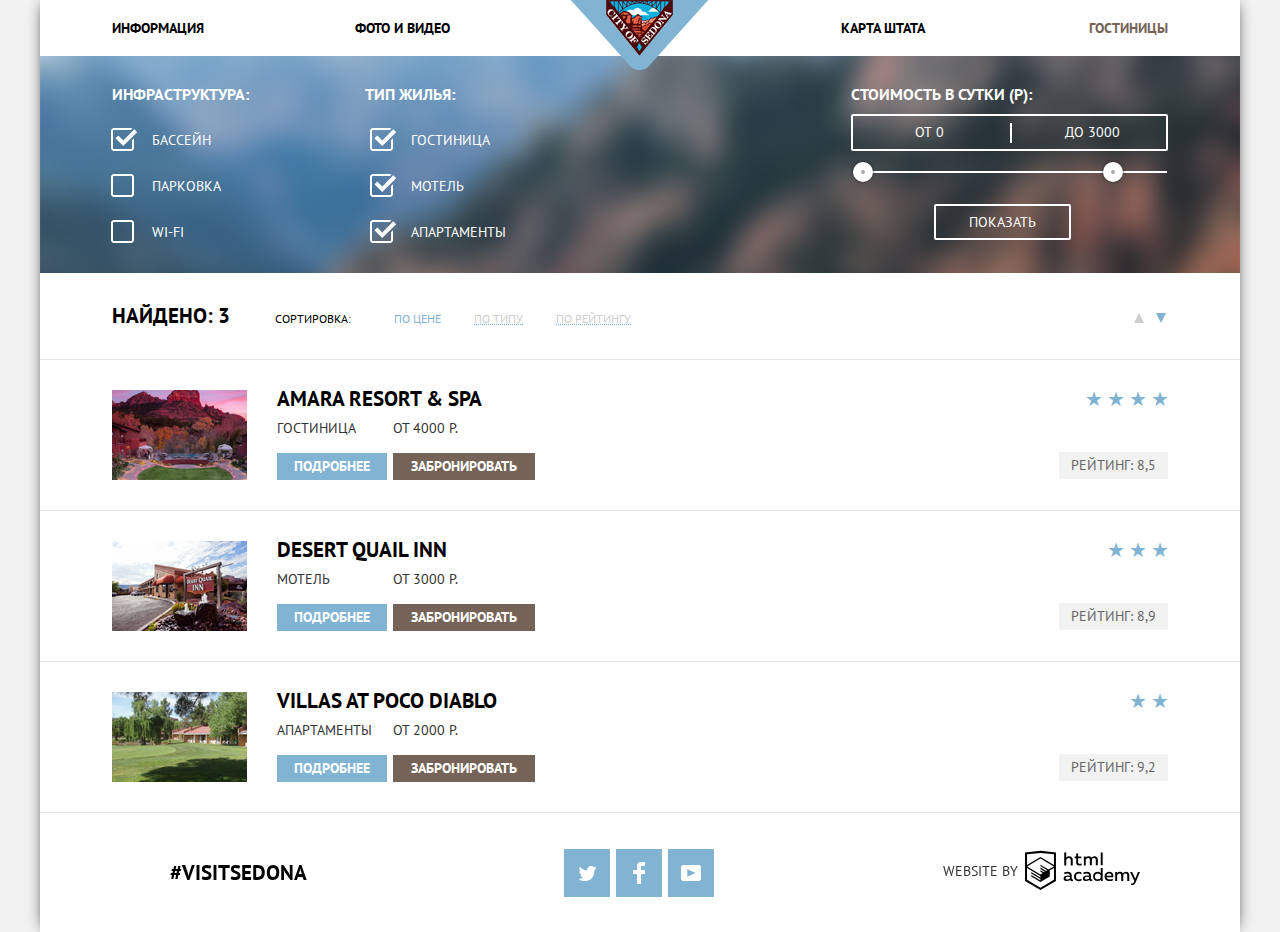
==== hotels.html @ 29990c5c "пиксел перфект вторая страница" ====
<!DOCTYPE html>
<html lang="ru">
<head>
    <meta charset="utf-8">
    <title>HTML Academy: Седона</title>
    <link href="https://fonts.googleapis.com/css?family=PT+Sans:400,700&amp;subset=cyrillic" rel="stylesheet">
    <link href="css/style.css" rel="stylesheet">
</head>
<body>
<div class="container">
    <header class="page-header">
        <div class="logo">
            <a href="index.html">
                <img src="img/main-logo.png" alt="sedona" width="138" height="70">
            </a>
        </div>
        <ul class="menu">
            <li class="menu-item">
                <a href="#">Информация</a>
            </li>
            <li class="menu-item">
                <a href="#">Фото и видео</a>
            </li>
            <li class="menu-item">
                <a href="#">Карта штата</a>
            </li>
            <li class="menu-item active">
                <a class="active">Гостиницы</a>
            </li>
        </ul>
    </header>
    <main>
        <section class="filters">
            <form method="post" action="http://htmlacademy.ru" class="filters-form">
                <fieldset class="infrastructure">
                    <legend class="main-title">Инфраструктура:</legend>
                    <ul class="infrastructure-items">
                        <li  class="check-box">
                            <input type="checkbox" id="pool" name="pool" checked>
                            <label for="pool" tabindex="0">Бассейн</label>
                        </li>
                        <li class="check-box">
                            <input type="checkbox" id="parking" name="parking">
                            <label for="parking" tabindex="0">Парковка</label>
                        </li>
                        <li class="check-box">
                            <input type="checkbox" id="wifi" name="wifi">
                            <label for="wifi"  tabindex="0">Wi-Fi</label>
                        </li>
                    </ul>
                </fieldset>
                <fieldset class="prop-type">
                    <legend class="main-title">Тип жилья:</legend>
                    <ul class="prop-type-items">
                        <li class="check-box">
                            <input type="checkbox" id="hotel" name="hotel" checked>
                            <label for="hotel"  tabindex="0">Гостиница</label>
                        </li>
                        <li class="check-box">
                            <input type="checkbox" id="motel" name="motel" checked>
                            <label for="motel"  tabindex="0">Мотель</label>
                        </li>
                        <li class="check-box">
                            <input type="checkbox" id="apartments" name="apartments" checked>
                            <label for="apartments"  tabindex="0">Апартаменты</label>
                        </li>
                        </ul>
                </fieldset>
                <fieldset class="daily-price">
                    <legend class="main-title">Стоимость в сутки (P):</legend>
                    <div class="price-range">
                        <p class="start-price">
                            <label for="start-price">От</label>
                            <input type="text" id="start-price" value="0">
                        </p>
                        <p class="end-price">
                            <label for="end-price">До</label>
                            <input type="text" id="end-price" value="3000">
                        </p>
                    </div>
                    <label for="price"></label>
                    <input type="range" class="price-range-input" name="price" id="price" min="0" max="3000" data-values="1 2600" step="100">
                    <button class="filter-btn" type="submit" onclick="event.preventDefault()" href="result.html">Показать</button>
                </fieldset>
            </form>
        </section>
        <section class="filter-result">
            <div class="sort-menu">
                <div class="sort-menu-item">
                    <h2 class="main-title">Найдено: 3</h2>
                    <span>Сортировка:</span>
                    <ul class="sort-links">
                        <li class="sort-link-item">
                            <a href="#">По цене</a>
                        </li>
                        <li class="sort-link-item">
                            <a href="#">По типу</a>
                        </li>
                        <li class="sort-link-item">
                            <a href="#">По рейтингу</a>
                        </li>
                    </ul>
                </div>
                <div class="sort-menu-item">
                    <ul class="side-sort-items">
                        <li class="side-sort-item" tabindex="0">
                            От большего рейтинга к меньшему
                        </li>
                        <li class="side-sort-item active-item" tabindex="0">
                            От меньшего рейтинга к большему
                        </li>
                    </ul>
                </div>
            </div>
            <article class="result-item">
                <div class="prop-image">
                    <img src="img/amara.jpg" alt="amara-resort" width="135" height="90">
                </div>
                <div class="prop-description">
                    <h1 class="main-title">
                        <a href="#">Amara Resort &amp; Spa</a>
                    </h1>
                    <div class="prop-description-text">
                        <span>Гостиница</span>
                        <span>От 4000 Р.</span>
                    </div>
                    <div class="prop-buttons">
                        <a href="#" class="btn-more" name="more">Подробнее</a>
                        <a href="#" class="btn-reserve" name="reserve">Забронировать</a>
                    </div>
                </div>
                <div class="prop-rating">
                    <div class="rating-stars">
                        <div class="rating-star-item" aria-label="Четрые звезды">&#9733;&#9733;&#9733;&#9733;</div>
                    </div>
                    <div class="rating-text">
                        <span>Рейтинг: 8,5</span>
                    </div>
                </div>
            </article>
            <article class="result-item">
                <div class="prop-image">
                    <img src="img/desert.jpg" alt="desert-quail" width="135" height="90">
                </div>
                <div class="prop-description">
                    <h1 class="main-title">
                        <a href="#">Desert quail inn</a>
                    </h1>
                    <div class="prop-description-text">
                        <span>Мотель</span>
                        <span>От 3000 Р.</span>
                    </div>
                    <div class="prop-buttons">
                        <a href="#" class="btn-more" name="more">Подробнее</a>
                        <a href="#" class="btn-reserve" name="reserve">Забронировать</a>
                    </div>
                </div>
                <div class="prop-rating">
                    <div class="rating-stars">
                        <div class="rating-star-item" aria-label="Три звезды">&#9733;&#9733;&#9733;</div>
                    </div>
                    <div class="rating-text">
                        <span>Рейтинг: 8,9</span>
                    </div>
                </div>
            </article>
            <article class="result-item">
                <div class="prop-image">
                    <img src="img/villas.jpg" alt="Villas-at-Poco" width="135" height="90">
                </div>
                <div class="prop-description">
                    <h1 class="main-title">
                        <a href="#">Villas at Poco Diablo</a>
                    </h1>
                    <div class="prop-description-text">
                        <span>Апартаменты</span>
                        <span>От 2000 Р.</span>
                    </div>
                    <div class="prop-buttons">
                        <a href="#" class="btn-more" name="more">Подробнее</a>
                        <a href="#" class="btn-reserve" name="reserve">Забронировать</a>
                    </div>
                </div>
                <div class="prop-rating">
                    <div class="rating-stars">
                        <div class="rating-star-item" aria-label="Две звезды">&#9733;&#9733;</div>
                    </div>
                    <div class="rating-text">
                        <span>Рейтинг: 9,2</span>
                    </div>
                </div>
            </article>
        </section>
    </main>
    <footer class="page-footer">
        <div class="footer-item">
            <a href="#">#visitSedona</a>
        </div>
        <div class="footer-item">
            <ul class="socials">
                <li class="social tw">
                    <a href="#">Twitter</a>
                </li>
                <li class="social fb">
                    <a href="#">FaceBook</a>
                </li>
                <li class="social yt">
                    <a href="#">Youtube</a>
                </li>
            </ul>
        </div>
        <div class="footer-item">
            <span class="footer-logo-pre">website by</span>
            <a href="https://htmlacademy.ru/intensive/htmlcss" class="footer-logo-after logo-footer">
                <img src="img/logo-htmlacademy.svg" width="115" height="41" alt="htmlAcademy">
            </a>
        </div>
    </footer>
</div>
<script type="text/javascript" src="js/scripts.js"></script>
</body>
</html>
---- css/style.css ----
body {
    font-family: "PT Sans", Arial, sans-serif;
    color: #333333;
    text-transform: uppercase;
    font-size: 14px;
    line-height: 21px;
    text-align: center;
    margin: 0;
    background-color: #f2f2f2;
    letter-spacing: normal ;
}

.container {
    max-width: 1200px;
    background-color: white;
    min-width: 768px;
    margin-left: auto;
    margin-right: auto;
    box-shadow: 0 0 15px -5px black;

}

input {
    font-family: "PT Sans", Arial, sans-serif;
}

.main-title {
    font-size: 21px;
    color: #000000;
    line-height: 21px;
}

.page-header {
    width: 100%;
    position: relative;
}

.menu {
    list-style: none;
    font-weight: bold;
    line-height: 26px;
    display: flex;
    flex-direction: row;
    justify-content: space-between;
    margin: 0;
    align-items: center;
    height: 56px;
    padding: 0 6% 0 6%;
    box-sizing: border-box;
}

.menu a {
    text-decoration: none;
    color: #000000;
}

.menu a:hover {
    color: #81b3d2

}

.menu a:active {
    color: black;
    opacity: 0.2;

}

.menu .active,
.menu .active:active,
.menu .active:hover {
    color: #766357;
    opacity: 1;
}

.menu-item {
    width: 20%;
}

.menu-item:nth-child(2){
    margin-right: 11%;
}

.menu-item:first-child,
.menu-item:nth-child(2) {
    text-align: left;
}

.menu-item:last-child,
.menu-item:nth-child(3) {
    text-align: right;
}

.page-header .logo {
    position: absolute;
    left: 50%;
    transform: translate(-50%);
    z-index: 1;
}

.intro-top {
    overflow: hidden;
    position: relative;
    height: 508px;
    background-color: #44749c;
}

.intro-top img {
    position: absolute;
    left: 50%;
    transform: translate(-50%);
}

.intro-top:after {
    content: "";
    position: absolute;
    height: 57px;
    width: 100%;
    background: url("../img/bottom.png") no-repeat;
    background-size: 100%;
    background-position: bottom;
    bottom: 0;
    left: 0;

}

.intro-bottom {
    padding: 60px 6% 53px 6%;
}

.intro-bottom h2 {
    width: 500px;
    margin: 0 auto 0 auto ;
    text-align: center;
    line-height: 26px;
}

.intro-bottom p {
    margin: 30px 0 0 0;
    padding: 0;
}

.content{
    z-index: 20;
}

.content-row {
    display: flex;
    flex-direction: row;
    justify-content: space-between;
    margin: 0;
    padding: 0;
}

.content-row:first-child .content-cell,
.content-row:nth-child(3) .content-cell {
    background-color: #81b3d2;
    color: white;
}

.content-cell {
    width: 33%;
    padding: 46px 4% 60px 4%;
    margin: 0;

}

.content-row:first-child .content-cell,
.content-row:nth-child(3) .content-cell {
    width: 25.5%;
    background-color: #81b3d2;
}

.content-row:nth-child(2),
.content-row:nth-child(4){
    align-items: flex-start;
    justify-content: space-between;
}


.content-row:nth-child(2) .content-cell {
    height: auto;
    padding: 145px 0 72px 0;
    margin: 0;
    position: relative;
}


.content-double-cell {
    width: 67%;
    overflow: hidden;
    position: relative;
    background-color: #c86753;
}



.content-row:first-child .main-title,
.content-row:nth-child(3) .main-title {
    color: white;
    margin: 0 auto 0 auto;
    width: 150px;
    text-align: center;
    overflow: hidden;
    letter-spacing: revert;
}


.content-cell-number {
    color: white;
    display: block;
    margin: 25px 0 20px 0;
}

.content-cell p {
    padding: 0;
    margin: 0;

}

.content-double-cell img {
    position: absolute;
    left: 50%;
    top: 50%;
    transform: translate(-50%, -50%);
}

.content-row:nth-child(2) p {
    padding: 5px 45px 10px 45px;;
    margin: 0;

}

.content-row:nth-child(2) .content-cell:before {
    position: absolute;
    content: "";
    width: 90px;
    height: 90px;
    top: 48px;
    left: 50%;
    transform: translate(-50%);
    background: url("../img/sprites.png") -3px 0 no-repeat;
}

.content-row:nth-child(2) .content-cell:nth-child(2):before {
    background-position: -157px -1px;
}

.content-row:nth-child(2) .content-cell:last-child:before {
    background-position: -306px 0;
}

.content-row:last-child {
    background-color: #eeeeee;
    align-items: center;
    padding-top: 30px ;
    padding-bottom: 58px;
}


.content-row:last-child .content-cell {
    padding: 0;
}

.content-row:last-child .content-cell-number {
    color: #333333;
}

.content-row:last-child .main-title {
    width: 150px;
    margin-left: auto;
    margin-right: auto;
}

.content-row:last-child p {
    padding: 0 35px 0 35px;
}

.search {
    padding: 60px 6% 0 6%;
    position: relative;
    z-index: 1;
    background-color: white;
}

.search-main .search-title {
    color: #000000;
    font-weight: bold;
    font-size: 30px;
    margin: 0;
    padding: 0;
}

.search-main > p {
    padding: 0;
    margin: 30px 0 0 0;
    line-height: 24px;
    font-size: 14px;
}

.search-main .btn {
     display: table;
     background-color: #766357;
     color: white;
     font-weight: bold;
     line-height: 26px;
     width: 568px;
     height: 86px;
     margin: 47px auto 0 auto;
    cursor: pointer;
    text-decoration: none;
 }

.search-main .btn:hover {
    background-color: #604e43;
}

.search-main .btn:active {
    background-color: #503e33;
    color: rgba(255, 255, 255, 0.3) ;
}

.search-main .btn-item {
    display: table-cell;
    vertical-align: middle;
    position: relative;
}

.map {
    position: relative;
    height: 473px;
    top: -105px;
    background-color: #cbdda9;
}


.map iframe {
    width: 100%;
    height: 147%;
    position: absolute;
    left: 50%;
    transform: translate(-50%);
    background-image: url("../img/map.jpg");
    background-position: center;
}

.page-footer {
    padding: 27px 6% 25px 6%;
    display: flex;
    flex-direction: row;
    align-items: center;
    justify-content: space-between;
    opacity: 0.999999;
    background-color: rgba(255, 255, 255, 0.9);
}

.footer-item {
    width: 24%;
}


.footer-item:first-child {
    padding-top:0;

}

.footer-item:first-child a {
    color: black;
    text-decoration: none;
    font-weight: bold;
    font-size: 21px;
}

.footer-item .socials {
    list-style: none;
    margin: 4px;
    padding: 0;
}

.social {
    display: inline-block;
    font-size: 0;
    width: 46px;
    background-color: #81b3d2;
    height: 48px;
    margin-bottom: 6px;
    margin-right: 2px;
}



.social a {
    display: block;
    width: 38px;
    height: 48px;
    background: url("../img/sprites.png") -426px -24px no-repeat;
}

.fb a {

    background-position: -526px -24px
}

.yt a {
    background-position: -627px -26px
}

.social:hover {
    background-color: #669ec0;
}

.social:active {
    background-color: #5496bd;
}

.social:active a {
    opacity: 0.3;
}

.footer-logo-after img {
    filter: brightness(0) saturate(100%);
}

.footer-item:last-child {
    text-align: center;
    vertical-align: middle;
    font-size: 14px;
    align-self: center;
}

.footer-logo-pre,
.footer-logo-after {
    display: inline-block;
    vertical-align: middle;
}

.footer-logo-pre {
    padding: 0 3px 4px 0;
}

.footer-logo-after img:hover {
    filter: brightness(0) saturate(100%) invert(76%) sepia(26%) saturate(510%) hue-rotate(162deg) brightness(86%) contrast(89%);
}

.footer-logo-after img:active{
    filter: invert(.5);
    opacity: 0.5;
}

.search-form {
    box-sizing: border-box;
    z-index: -1;
    position: absolute;
    width: 568px;
    background-color: white;
    left: 50%;
    transform: translate(-50%);
    padding: 55px;
    font-weight: bold;
    color: black;
    transition: all 1s ease-out;
}

.form-item {
    margin-bottom: 30px;
    position: relative;

}

.form-item::after {
    display: table;
    content: "";
    clear: both;

}

.form-item input {
    width: 345px;
    height: 38px;
    box-sizing: border-box;
    float: right;
    user-focus-pointer: none;
    user-select: none;
    font: inherit;
    text-transform: uppercase;
    background-color: #f2f2f2;
    border: none;
}

.form-item input[type="text"] {
    padding: 0 30px 0 10px;
}

.form-item input:hover{
    background-color: #ebebeb;
}

.form-item input:focus{
    outline: 2px solid #e5e5e5;
    background-color: white;
}

.form-item label {
    display: inline-block;
    text-align: left;
    float: left;
    width: 113px;
    box-sizing: border-box;
    vertical-align: middle;
    padding-top: 9px;

}

.form-item:nth-child(3) input[name = "adults"] {
    float: left;
    width: 38px;
    text-align: center;
    margin-left: 38px;
    margin-right: 38px;
    padding: 0;

}

.form-item:nth-child(3) input[name = "children"] {
    float: right;
    width: 38px;
    text-align: center;
    margin-left: 30px;
    margin-right: 38px;
    padding: 0;
}



.form-item:nth-child(3) label[for="children"] {
    padding-left: 40px;
    float: right;
}

.input-form .btn {
    margin-top: 23px;
    width: 458px;
    height: 58px;
    background-color: #81b3d2;
    color: white;
    font: inherit;
    font-size: 21px;
    text-transform: uppercase;
    line-height: 26px;
    border: none;
    cursor: pointer;
}

.input-form .btn:hover {
    background-color: #669ec0;
}

.input-form .btn:active {
    background-color: #5496bd;
    color: rgba(255, 255, 255, 0.3);
}


.form-item .input-date {
    position: absolute;
    width: 22px;
    height: 22px;
    top: 8px;
    right: 8px;
    background-repeat: no-repeat;
    cursor: pointer;
}

.form-item .input-date {
    filter: invert(.5);
}

.form-item .input-date:hover {
    filter: none;
}

.form-item .input-date:active {
    filter: brightness(0) saturate(100%) invert(76%) sepia(26%) saturate(510%) hue-rotate(162deg) brightness(86%) contrast(89%);
}


.form-item:last-of-type span {
    position: absolute;
    color: #a9a9a9;
    font-size: 30px;
    cursor: pointer;
}

.add-btn-adult,
.remove-btn-adult,
.add-btn-child,
.remove-btn-child {
    top: 0;
    width: 38px;
    height: 30px;
    padding-top:8px;
    background-color: #f2f2f2;

}

.add-btn-adult {

    left: 189px;
}

.remove-btn-adult {

    left: 113px;
}

.add-btn-child {
    left: 420px;
}

.remove-btn-child {
    left: 344px;
}

.form-item:last-of-type span:hover {
    color: black;
}

.form-item:last-of-type span:active {
    color: #81b3d2;
}


/*End of first page*/

.filters {
    margin: 0;
    padding: 0;
    color: white;
    font-size: 14px;
    line-height: 21px;
    background-color: #44749c;
}


.filters-form {
    display: flex;
    flex-direction: row;
    justify-content: space-between;
    padding: 28px 6% 30px 6%;
    background: url("../img/hotels-background.jpg") no-repeat center;
    background-color: #44749c;

}

fieldset ul {
    list-style: none;
    padding-right: 15px;
    margin: 0;
}

.prop-type-items{
    padding-left: 46px;

}


fieldset li {
    margin-top: 25px;
}

.infrastructure,
.prop-type,
.daily-price {
    margin: 0;
    padding: 0;
    border: none;
    text-align: left;
}

.infrastructure input,
.prop-type input {
    display: none;
}

.prop-type {
    margin-right: auto;
    margin-left: 11%;
}

fieldset .main-title {
    font-size: 16px;
    color: white;
    font-weight: bold;
    line-height: 21px;
    margin: 0;
    padding: 0;
}

.daily-price {
    width: 30%;
    box-sizing: border-box;
}

.price-range {
    display: flex;
    flex-direction: row;
    justify-content: space-around;
    border: 2px solid white;
    border-radius: 2px;
    position: relative;
    margin: 9px 0 9px 0;
}

.price-range p {
    margin: 5px 0 5px 0;
    width: 100%;
    text-align: center;
    display: flex;
    justify-content: center;
    padding-left: 5px;
    padding-right: 5px;
    align-items: baseline;
}

.price-range label {
     flex-grow: 1;
     text-align: right;
 }

.price-range:first-of-type label {
    margin-right: 2px;
}


.price-range input {
    font: inherit;
    width: 1em;
    box-sizing: border-box;
    border: 0;
    color: #FFFFFF;
    background-color: transparent;
    text-align: left;
    flex-grow: 1;
}

.end-price input {
    margin-right: 10px ;
}


.price-range::after {
    content: "";
    position: absolute;
    width: 0;
    height: 20px;
    border-left: 2px solid #ffffff;
    left: 50%;
    top: 50%;
    transform: translateY(-50%);
}

input[type = "range"] {
    display: block;
    box-sizing: border-box;
    width: 99%;
    pointer-events: none;
    height: 2px;
    padding-right: 5px ;
    margin-top: 20px;
}

input[type="range"]:nth-of-type(2) {
    margin-top: -4px;
}

input[type=range] {
     -webkit-appearance: none;
 }

input[type=range]::-webkit-slider-runnable-track {
    width: 100%;
    height: 2px;
    cursor: pointer;
    transition: all 0.3s linear;
}

input[type=range]::-webkit-slider-thumb {
    box-shadow: 0 0 3px #262522;
    border: 8px solid #FFFFFF;
    height: 20px;
    width: 20px;
    border-radius: 20px;
    background: #ababab;
    cursor: pointer;
    -webkit-appearance: none;
    margin-top: -9px;
    pointer-events: all;
}


input[type=range]::-moz-range-track {
    width: 100%;
    height: 2px;
    cursor: pointer;
    box-shadow: 0 0 1px #000000;
    background: #FFFFFF;
    border-radius: 0;
    border: 0 solid #010101;
}
input[type=range]::-moz-range-thumb {
    box-shadow: 0 0 3px #262522;
    border: 8px solid #FFFFFF;
    height: 20px;
    width: 20px;
    border-radius: 20px;
    background: #ababab;
    cursor: pointer;
    -webkit-appearance: none;
    margin-top: -9px;
    pointer-events: all;
}
input[type=range]::-ms-track {
    width: 100%;
    height: 2px;
    cursor: pointer;
    background: transparent;
    border-color: transparent;
    color: transparent;
}

input[type=range]::-ms-thumb {
    box-shadow: 0 0 3px #262522;
    border: 8px solid #FFFFFF;
    height: 20px;
    width: 20px;
    border-radius: 20px;
    background: #ababab;
    cursor: pointer;
    -webkit-appearance: none;
    margin-top: -9px;
    pointer-events: all;
}


.filter-btn {
    display: block;
    width: 137px;
    height: 36px;
    font: inherit;
    background-color: transparent;
    border: 2px solid white;
    border-radius: 2px;
    margin-top: 31px;
    margin-left: 26%;
    margin-right: auto;
    color: white;
    text-transform: uppercase;
    cursor: pointer;
    box-sizing: padding-box;
}

.filter-btn:hover {
    color: black;
    background-color: white;
}

.check-box {
    position: relative;
}

.check-box label::after {
    content: "";
    width: 27px;
    height: 23px;
    position: absolute;
    z-index: 1;
    background-repeat: no-repeat;
    background-image: url(../img/checkbox-off.svg);
    box-sizing: border-box;
    left: -41px;
    top:-2px;
}


input:checked ~ label::after {
    background-image: url(../img/checkbox-on.svg);

}

input:disabled ~ label::after,
input:disabled ~ label::before {
    opacity: 0.4;
}

.filter-result {
    margin: 0;
}

.sort-menu {
    padding: 0 6% 0 6%;
    border-bottom: 1px solid #e5e5e5;
}

.sort-menu {
    display: flex;
    justify-content: space-between;
    align-items: baseline;
}

.sort-menu-item {
    display: flex;
    flex-direction: row;
    align-items: baseline;
}

.sort-links,
.side-sort-items {
    display: flex;
    list-style: none;
    padding: 0;
    margin: 0;

}

.sort-menu-item h2 {
    margin: 30px 45px 30px 0;
    font-size: 21px;
    line-height: 26px;

}

.sort-menu-item span {
    margin-right: 43px;
    font-size: 12px;
    line-height: 18px;
    color: #000000;

}

.side-sort-items {
    margin-right: -10px;
}

.sort-links a {
    color: #cdcdcd;
    text-decoration-style: dotted;
    -webkit-text-decoration-style: dotted;
    text-decoration-color: #81b3d2;
    -webkit-text-decoration-color: #81b3d2;
    -moz-text-decoration-style: dotted;
    -moz-text-decoration-color: #81b3d2;
    font-size: 12px;
    line-height: 19px;
    margin-right: 33px;
}

.sort-links a:hover {
    color:#81b3d2
}

.sort-links a:active {
    text-decoration: none;
    color: black;

}

.sort-link-item:first-child a {
    color: #81b3d2;
    text-decoration: none;
}

.side-sort-item {
    font-size: 0;
    width: 0;
    height: 0;
    border: 5px solid transparent;
    border-top-width: 0;
    border-bottom-color: #cdcdcd;
    border-bottom-width: 10px;
    margin-right: 12px;
    cursor: pointer;
}

.side-sort-item:last-child {
    transform: rotate(180deg);
    border-bottom-color: #81b3d2;
}

.side-sort-item:first-child:hover {
    border-bottom-color: black;
}

.side-sort-items .side-sort-item:active {
    border-bottom-color: #81b3d2;
}

.result-item::after {
    content: "";
    display: table;
    clear: both;
}

.result-item {
    padding: 30px 6% 30px 6%;
    border-bottom: 1px solid #e5e5e5;
    display: flex;
    width: 100%;
    box-sizing: border-box;
}

.prop-image {
    margin: 0 30px 0 0;
    padding: 0;
    line-height: 0;
    background-color: #49995f;
    max-width: 100%;
    height: auto;
}

.prop-image img {
    max-width: 100%;
    height: auto;
}


.prop-description {
    margin-right: auto;
}

.prop-description .main-title {
    margin: -4px 0 0 0;
    text-align: left;
}

.main-title a {
    color: black;
    text-decoration: none;
    line-height: 26px;
}

.main-title a:hover {
    color: #81b3d2;
}

.main-title a:active {
    color: black;
    opacity: 0.3;
}

.prop-description-text span,
.prop-buttons a {
    display: inline-block;
    padding: 0;
    vertical-align: middle;
    margin-right: 2px;
    width: 110px;
    text-align: left;
}

.prop-buttons {
    text-align: left;
}

.prop-description-text {
    margin-top: 5px;
    margin-bottom: 14px;
    text-align: left;
}

.prop-buttons a {
    padding-top: 3px;
    padding-bottom: 3px;
    text-align: center;
    color: white;
    text-decoration: none;
    line-height: 21px;
    font-weight: bold;
}

.prop-buttons a:first-child {
    background-color: #81b3d3;
}

.prop-buttons a:last-child {
    background-color: #766357;
    width: 142px;
}

.prop-buttons .btn-more:hover {
    background-color: #669ec0;
}

.prop-buttons .btn-more:active {
    background-color: #5496bd;
    color: rgba(255, 255, 255, 0.5)
}

.prop-buttons .btn-reserve:hover {
    background-color: #604e43;
}

.prop-buttons .btn-reserve:active {
    background-color: #503e33;
    color: rgba(255, 255, 255, 0.5)
}

.rating-star-item {
    font-size: 20px;
    color: #81b3d3;
    text-align: right;
    margin-bottom: 42px;
    margin-right: -5px;
    margin-top: -1px;
    letter-spacing: 4px;
}


.rating-text {
    background-color: #f2f2f2;
    padding: 3px 12px;
    color: #666666;
    font-size: 14px;
    line-height: 21px
}
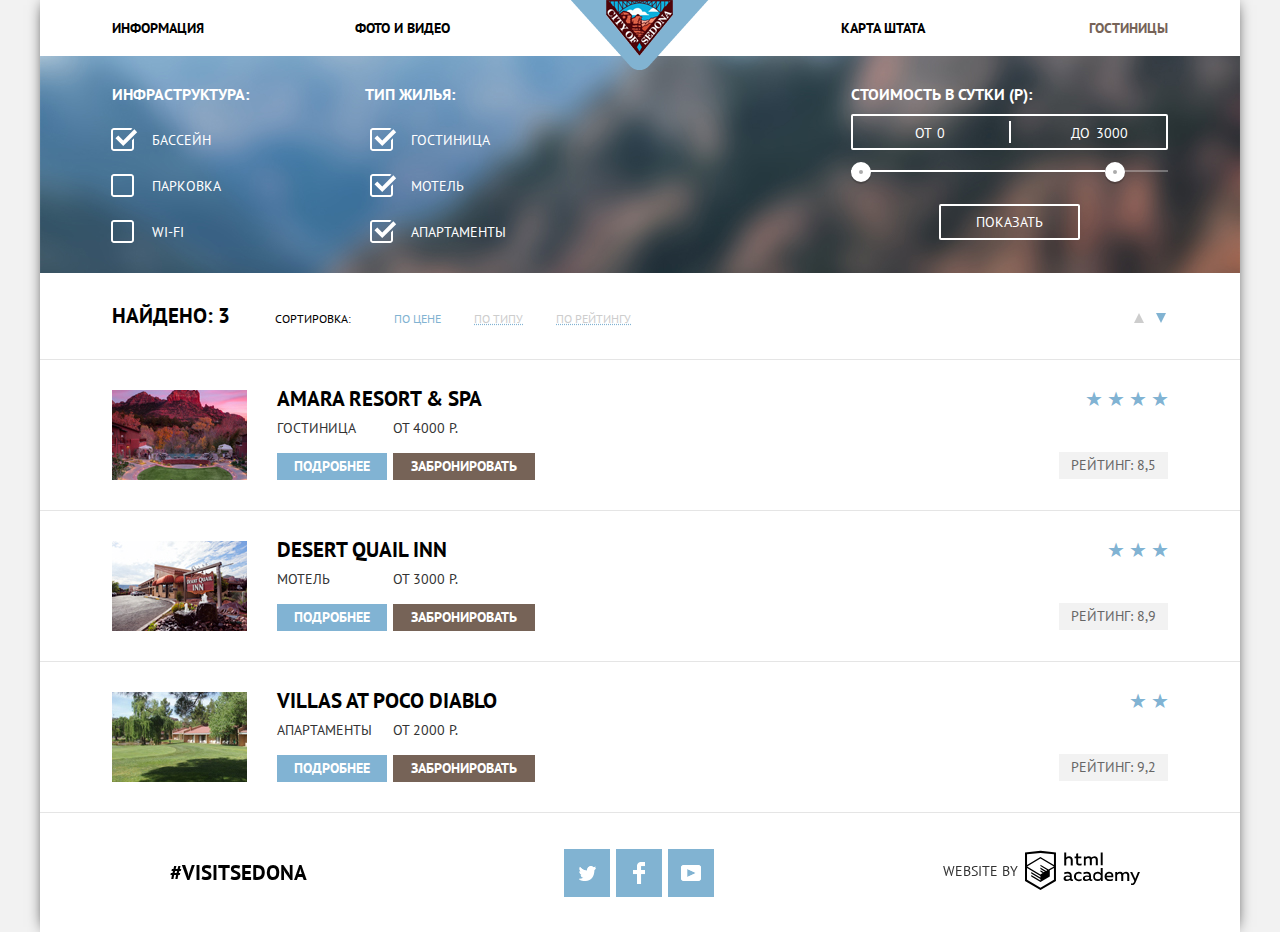
==== commit c7a961e1: "работа над ошибками" ====
--- a/hotels.html
+++ b/hotels.html
@@ -4,6 +4,7 @@
     <meta charset="utf-8">
     <title>HTML Academy: Седона</title>
     <link href="https://fonts.googleapis.com/css?family=PT+Sans:400,700&amp;subset=cyrillic" rel="stylesheet">
+    <link href="css/normalize.css" rel="stylesheet">
     <link href="css/style.css" rel="stylesheet">
 </head>
 <body>
@@ -31,7 +32,7 @@
     </header>
     <main>
         <section class="filters">
-            <form method="post" action="http://htmlacademy.ru" class="filters-form">
+            <form action="https://echo.htmlacademy.ru" method="get" class="filters-form">
                 <fieldset class="infrastructure">
                     <legend class="main-title">Инфраструктура:</legend>
                     <ul class="infrastructure-items">
@@ -67,20 +68,19 @@
                         </ul>
                 </fieldset>
                 <fieldset class="daily-price">
-                    <legend class="main-title">Стоимость в сутки (P):</legend>
-                    <div class="price-range">
-                        <p class="start-price">
-                            <label for="start-price">От</label>
-                            <input type="text" id="start-price" value="0">
-                        </p>
-                        <p class="end-price">
-                            <label for="end-price">До</label>
-                            <input type="text" id="end-price" value="3000">
-                        </p>
-                    </div>
-                    <label for="price"></label>
-                    <input type="range" class="price-range-input" name="price" id="price" min="0" max="3000" data-values="1 2600" step="100">
-                    <button class="filter-btn" type="submit" onclick="event.preventDefault()" href="result.html">Показать</button>
+                    <legend class="filter-range-title">Стоимость в сутки (р):</legend>
+                    <div class="price-controls">
+                        <label class="min-price">от <input type="text" name="min-price" value="0"></label>
+                        <label class="max-price">до <input type="text" name="max-price" value="3000"></label>
+                    </div>
+                    <div class="range-controls">
+                        <div class="scale">
+                            <div class="bar"></div>
+                        </div>
+                        <div class="range-toggle range-toggle-min"></div>
+                        <div class="range-toggle range-toggle-max"></div>
+                    </div>
+                    <button class="btn-transparent" type="submit">Показать</button>
                 </fieldset>
             </form>
         </section>
@@ -166,7 +166,7 @@
             </article>
             <article class="result-item">
                 <div class="prop-image">
-                    <img src="img/villas.jpg" alt="Villas-at-Poco" width="135" height="90">
+                    <img src="img/villas.jpg" alt="villas-at-poco" width="135" height="90">
                 </div>
                 <div class="prop-description">
                     <h1 class="main-title">
--- a/css/style.css
+++ b/css/style.css
@@ -7,7 +7,7 @@
     text-align: center;
     margin: 0;
     background-color: #f2f2f2;
-    letter-spacing: normal ;
+    letter-spacing: normal;
 }
 
 .container {
@@ -20,7 +20,8 @@
 
 }
 
-input {
+.search-form input,
+.filters-form input {
     font-family: "PT Sans", Arial, sans-serif;
 }
 
@@ -40,6 +41,7 @@
     font-weight: bold;
     line-height: 26px;
     display: flex;
+    flex-wrap: wrap;
     flex-direction: row;
     justify-content: space-between;
     margin: 0;
@@ -76,7 +78,7 @@
     width: 20%;
 }
 
-.menu-item:nth-child(2){
+.menu-item:nth-child(2) {
     margin-right: 11%;
 }
 
@@ -129,7 +131,7 @@
 
 .intro-bottom h2 {
     width: 500px;
-    margin: 0 auto 0 auto ;
+    margin: 0 auto 0 auto;
     text-align: center;
     line-height: 26px;
 }
@@ -139,7 +141,7 @@
     padding: 0;
 }
 
-.content{
+.content {
     z-index: 20;
 }
 
@@ -171,11 +173,10 @@
 }
 
 .content-row:nth-child(2),
-.content-row:nth-child(4){
+.content-row:nth-child(4) {
     align-items: flex-start;
     justify-content: space-between;
 }
-
 
 .content-row:nth-child(2) .content-cell {
     height: auto;
@@ -183,7 +184,6 @@
     margin: 0;
     position: relative;
 }
-
 
 .content-double-cell {
     width: 67%;
@@ -192,18 +192,15 @@
     background-color: #c86753;
 }
 
-
-
 .content-row:first-child .main-title,
 .content-row:nth-child(3) .main-title {
     color: white;
     margin: 0 auto 0 auto;
-    width: 150px;
+    width: 170px;
     text-align: center;
     overflow: hidden;
     letter-spacing: revert;
 }
-
 
 .content-cell-number {
     color: white;
@@ -252,10 +249,9 @@
 .content-row:last-child {
     background-color: #eeeeee;
     align-items: center;
-    padding-top: 30px ;
+    padding-top: 30px;
     padding-bottom: 58px;
 }
-
 
 .content-row:last-child .content-cell {
     padding: 0;
@@ -298,17 +294,17 @@
 }
 
 .search-main .btn {
-     display: table;
-     background-color: #766357;
-     color: white;
-     font-weight: bold;
-     line-height: 26px;
-     width: 568px;
-     height: 86px;
-     margin: 47px auto 0 auto;
+    display: table;
+    background-color: #766357;
+    color: white;
+    font-weight: bold;
+    line-height: 26px;
+    width: 568px;
+    height: 86px;
+    margin: 47px auto 0 auto;
     cursor: pointer;
     text-decoration: none;
- }
+}
 
 .search-main .btn:hover {
     background-color: #604e43;
@@ -316,7 +312,7 @@
 
 .search-main .btn:active {
     background-color: #503e33;
-    color: rgba(255, 255, 255, 0.3) ;
+    color: rgba(255, 255, 255, 0.3);
 }
 
 .search-main .btn-item {
@@ -332,13 +328,13 @@
     background-color: #cbdda9;
 }
 
-
 .map iframe {
     width: 100%;
     height: 147%;
     position: absolute;
     left: 50%;
     transform: translate(-50%);
+    background-color: lightgreen;
     background-image: url("../img/map.jpg");
     background-position: center;
 }
@@ -357,9 +353,8 @@
     width: 24%;
 }
 
-
 .footer-item:first-child {
-    padding-top:0;
+    padding-top: 0;
 
 }
 
@@ -378,6 +373,7 @@
 
 .social {
     display: inline-block;
+    vertical-align: baseline;
     font-size: 0;
     width: 46px;
     background-color: #81b3d2;
@@ -386,8 +382,6 @@
     margin-right: 2px;
 }
 
-
-
 .social a {
     display: block;
     width: 38px;
@@ -441,7 +435,7 @@
     filter: brightness(0) saturate(100%) invert(76%) sepia(26%) saturate(510%) hue-rotate(162deg) brightness(86%) contrast(89%);
 }
 
-.footer-logo-after img:active{
+.footer-logo-after img:active {
     filter: invert(.5);
     opacity: 0.5;
 }
@@ -490,11 +484,11 @@
     padding: 0 30px 0 10px;
 }
 
-.form-item input:hover{
+.form-item input:hover {
     background-color: #ebebeb;
 }
 
-.form-item input:focus{
+.form-item input:focus {
     outline: 2px solid #e5e5e5;
     background-color: white;
 }
@@ -528,8 +522,6 @@
     margin-right: 38px;
     padding: 0;
 }
-
-
 
 .form-item:nth-child(3) label[for="children"] {
     padding-left: 40px;
@@ -559,7 +551,6 @@
     color: rgba(255, 255, 255, 0.3);
 }
 
-
 .form-item .input-date {
     position: absolute;
     width: 22px;
@@ -581,7 +572,6 @@
 .form-item .input-date:active {
     filter: brightness(0) saturate(100%) invert(76%) sepia(26%) saturate(510%) hue-rotate(162deg) brightness(86%) contrast(89%);
 }
-
 
 .form-item:last-of-type span {
     position: absolute;
@@ -597,7 +587,7 @@
     top: 0;
     width: 38px;
     height: 30px;
-    padding-top:8px;
+    padding-top: 8px;
     background-color: #f2f2f2;
 
 }
@@ -627,7 +617,6 @@
 .form-item:last-of-type span:active {
     color: #81b3d2;
 }
-
 
 /*End of first page*/
 
@@ -639,14 +628,14 @@
     line-height: 21px;
     background-color: #44749c;
 }
-
 
 .filters-form {
     display: flex;
     flex-direction: row;
     justify-content: space-between;
     padding: 28px 6% 30px 6%;
-    background: url("../img/hotels-background.jpg") no-repeat center;
+    background: url("../img/hotels-background.jpg") no-repeat;
+    background-size: cover;
     background-color: #44749c;
 
 }
@@ -657,11 +646,10 @@
     margin: 0;
 }
 
-.prop-type-items{
+.prop-type-items {
     padding-left: 46px;
 
 }
-
 
 fieldset li {
     margin-top: 25px;
@@ -700,167 +688,126 @@
     box-sizing: border-box;
 }
 
-.price-range {
+.filter-range {
+    width: 330px;
+    margin: 50px auto;
+    color: #ffffff;
+    text-transform: uppercase;
+}
+
+.filter-range-title {
+    margin-bottom: 9px;
+    font-weight: 600;
+    font-size: 16px;
+    line-height: 21px;
+}
+
+.price-controls {
+    position: relative;
     display: flex;
-    flex-direction: row;
     justify-content: space-around;
-    border: 2px solid white;
+    height: 32px;
+    min-width: 233px;
+    margin-bottom: 20px;
+    padding-bottom: 0;
+    font-size: 0;
+    border: 2px solid #ffffff;
     border-radius: 2px;
+}
+
+.price-controls::after {
+    content: "";
+    position: absolute;
+    top: 50%;
+    left: 50%;
+    width: 2px;
+    height: 22px;
+    background: #ffffff;
+    transform: translate(-50%, -50%);
+}
+
+.price-controls label {
+    display: inline-block;
+    font-size: 14px;
+    line-height: 32px;
+    vertical-align: top;
+    cursor: pointer;
+}
+
+.price-controls .min-price,
+.price-controls .max-price {
+    width: 90px;
+    padding-left: 18%;
+}
+
+.price-controls input {
+    width: 50px;
+    margin: 0;
+    color: inherit;
+    font: inherit;
+    background: none;
+    border: none;
+}
+
+.range-controls {
     position: relative;
-    margin: 9px 0 9px 0;
-}
-
-.price-range p {
-    margin: 5px 0 5px 0;
-    width: 100%;
-    text-align: center;
-    display: flex;
-    justify-content: center;
-    padding-left: 5px;
-    padding-right: 5px;
-    align-items: baseline;
-}
-
-.price-range label {
-     flex-grow: 1;
-     text-align: right;
- }
-
-.price-range:first-of-type label {
-    margin-right: 2px;
-}
-
-
-.price-range input {
-    font: inherit;
-    width: 1em;
-    box-sizing: border-box;
-    border: 0;
-    color: #FFFFFF;
-    background-color: transparent;
-    text-align: left;
-    flex-grow: 1;
-}
-
-.end-price input {
-    margin-right: 10px ;
-}
-
-
-.price-range::after {
-    content: "";
-    position: absolute;
-    width: 0;
-    height: 20px;
-    border-left: 2px solid #ffffff;
-    left: 50%;
-    top: 50%;
-    transform: translateY(-50%);
-}
-
-input[type = "range"] {
+    margin-bottom: 32px;
+}
+
+.range-controls .scale {
+    height: 2px;
+    background: rgba(255, 255, 255, 0.3);
+}
+
+.range-controls .bar {
+    width: 80%;
+    height: 2px;
+    background: #ffffff;
+}
+
+.range-toggle {
+    position: absolute;
+    top: -8px;
+    width: 4px;
+    height: 4px;
+    background: #ababab;
+    border: 8px solid #ffffff;
+    border-radius: 50%;
+    box-shadow: 0 2px 1px 0 rgba(0, 1, 1, 0.2);
+    cursor: pointer;
+}
+
+.range-toggle:hover {
+    border-width: 9px;
+    top: -10px;
+}
+
+.range-toggle-min {
+    left: 0;
+}
+
+.range-toggle-max {
+    left: 80%;
+}
+
+.btn-transparent {
     display: block;
-    box-sizing: border-box;
-    width: 99%;
-    pointer-events: none;
-    height: 2px;
-    padding-right: 5px ;
-    margin-top: 20px;
-}
-
-input[type="range"]:nth-of-type(2) {
-    margin-top: -4px;
-}
-
-input[type=range] {
-     -webkit-appearance: none;
- }
-
-input[type=range]::-webkit-slider-runnable-track {
-    width: 100%;
-    height: 2px;
+    margin: 0 auto;
+    padding: 6px 35px;
+    font-size: 14px;
+    line-height: 20px;
+    color: #ffffff;
+    text-transform: uppercase;
+    background: transparent;
+    border: 2px solid #ffffff;
+    border-radius: 2px;
     cursor: pointer;
-    transition: all 0.3s linear;
-}
-
-input[type=range]::-webkit-slider-thumb {
-    box-shadow: 0 0 3px #262522;
-    border: 8px solid #FFFFFF;
-    height: 20px;
-    width: 20px;
-    border-radius: 20px;
-    background: #ababab;
-    cursor: pointer;
-    -webkit-appearance: none;
-    margin-top: -9px;
-    pointer-events: all;
-}
-
-
-input[type=range]::-moz-range-track {
-    width: 100%;
-    height: 2px;
-    cursor: pointer;
-    box-shadow: 0 0 1px #000000;
-    background: #FFFFFF;
-    border-radius: 0;
-    border: 0 solid #010101;
-}
-input[type=range]::-moz-range-thumb {
-    box-shadow: 0 0 3px #262522;
-    border: 8px solid #FFFFFF;
-    height: 20px;
-    width: 20px;
-    border-radius: 20px;
-    background: #ababab;
-    cursor: pointer;
-    -webkit-appearance: none;
-    margin-top: -9px;
-    pointer-events: all;
-}
-input[type=range]::-ms-track {
-    width: 100%;
-    height: 2px;
-    cursor: pointer;
-    background: transparent;
-    border-color: transparent;
-    color: transparent;
-}
-
-input[type=range]::-ms-thumb {
-    box-shadow: 0 0 3px #262522;
-    border: 8px solid #FFFFFF;
-    height: 20px;
-    width: 20px;
-    border-radius: 20px;
-    background: #ababab;
-    cursor: pointer;
-    -webkit-appearance: none;
-    margin-top: -9px;
-    pointer-events: all;
-}
-
-
-.filter-btn {
-    display: block;
-    width: 137px;
-    height: 36px;
-    font: inherit;
-    background-color: transparent;
-    border: 2px solid white;
-    border-radius: 2px;
-    margin-top: 31px;
-    margin-left: 26%;
-    margin-right: auto;
-    color: white;
-    text-transform: uppercase;
-    cursor: pointer;
-    box-sizing: padding-box;
-}
-
-.filter-btn:hover {
-    color: black;
-    background-color: white;
+}
+
+.btn-transparent:hover {
+    color: #000000;
+
+    background: #ffffff;
 }
 
 .check-box {
@@ -877,9 +824,8 @@
     background-image: url(../img/checkbox-off.svg);
     box-sizing: border-box;
     left: -41px;
-    top:-2px;
-}
-
+    top: -2px;
+}
 
 input:checked ~ label::after {
     background-image: url(../img/checkbox-on.svg);
@@ -904,12 +850,24 @@
     display: flex;
     justify-content: space-between;
     align-items: baseline;
-}
-
-.sort-menu-item {
+    flex-shrink: 0;
+}
+
+.sort-menu-item:first-child {
     display: flex;
+    flex-wrap: wrap;
     flex-direction: row;
     align-items: baseline;
+}
+
+.sort-links {
+    flex-wrap: wrap;
+    max-width: 60%;
+}
+
+.sort-links li {
+    display: block;
+
 }
 
 .sort-links,
@@ -922,6 +880,7 @@
 }
 
 .sort-menu-item h2 {
+    display: block;
     margin: 30px 45px 30px 0;
     font-size: 21px;
     line-height: 26px;
@@ -929,6 +888,7 @@
 }
 
 .sort-menu-item span {
+    display: block;
     margin-right: 43px;
     font-size: 12px;
     line-height: 18px;
@@ -954,7 +914,7 @@
 }
 
 .sort-links a:hover {
-    color:#81b3d2
+    color: #81b3d2
 }
 
 .sort-links a:active {
@@ -1010,6 +970,7 @@
 .prop-image {
     margin: 0 30px 0 0;
     padding: 0;
+    flex-shrink: 0;
     line-height: 0;
     background-color: #49995f;
     max-width: 100%;
@@ -1020,7 +981,6 @@
     max-width: 100%;
     height: auto;
 }
-
 
 .prop-description {
     margin-right: auto;
@@ -1113,7 +1073,6 @@
     letter-spacing: 4px;
 }
 
-
 .rating-text {
     background-color: #f2f2f2;
     padding: 3px 12px;
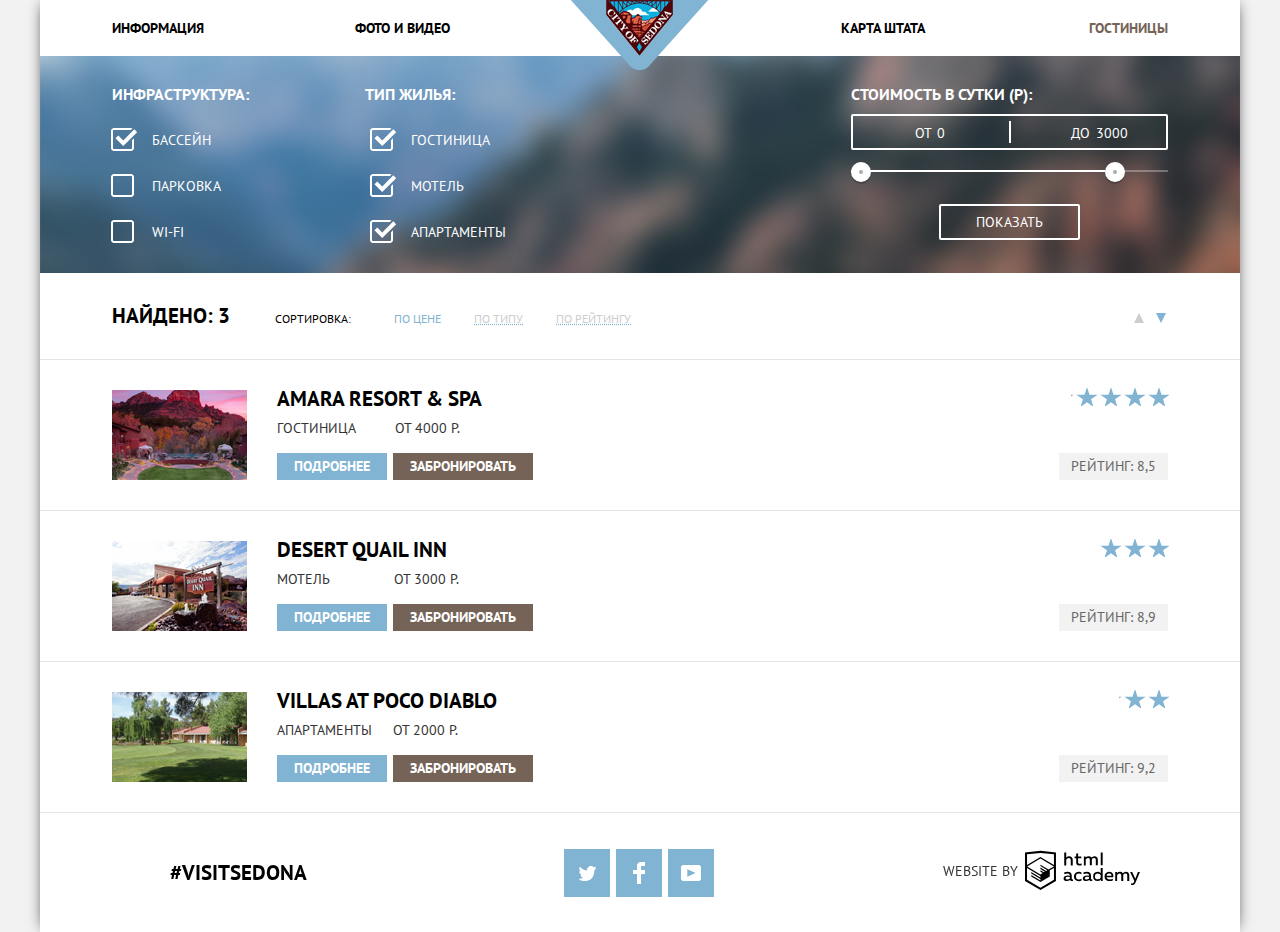
==== commit 2d765d10: "исправил все ошибки" ====
--- a/hotels.html
+++ b/hotels.html
@@ -121,8 +121,8 @@
                         <a href="#">Amara Resort &amp; Spa</a>
                     </h1>
                     <div class="prop-description-text">
-                        <span>Гостиница</span>
-                        <span>От 4000 Р.</span>
+                        <span class="prop-description-text-item">Гостиница</span>
+                        <span class="prop-description-text-item">От 4000 Р.</span>
                     </div>
                     <div class="prop-buttons">
                         <a href="#" class="btn-more" name="more">Подробнее</a>
@@ -131,7 +131,7 @@
                 </div>
                 <div class="prop-rating">
                     <div class="rating-stars">
-                        <div class="rating-star-item" aria-label="Четрые звезды">&#9733;&#9733;&#9733;&#9733;</div>
+                        <div class="rating-star-item" aria-label="Четрые звезды"></div>
                     </div>
                     <div class="rating-text">
                         <span>Рейтинг: 8,5</span>
@@ -147,8 +147,8 @@
                         <a href="#">Desert quail inn</a>
                     </h1>
                     <div class="prop-description-text">
-                        <span>Мотель</span>
-                        <span>От 3000 Р.</span>
+                        <span class="prop-description-text-item">Мотель</span>
+                        <span class="prop-description-text-item">От 3000 Р.</span>
                     </div>
                     <div class="prop-buttons">
                         <a href="#" class="btn-more" name="more">Подробнее</a>
@@ -157,7 +157,7 @@
                 </div>
                 <div class="prop-rating">
                     <div class="rating-stars">
-                        <div class="rating-star-item" aria-label="Три звезды">&#9733;&#9733;&#9733;</div>
+                        <div class="rating-star-item" aria-label="Три звезды"></div>
                     </div>
                     <div class="rating-text">
                         <span>Рейтинг: 8,9</span>
@@ -173,8 +173,8 @@
                         <a href="#">Villas at Poco Diablo</a>
                     </h1>
                     <div class="prop-description-text">
-                        <span>Апартаменты</span>
-                        <span>От 2000 Р.</span>
+                        <span class="prop-description-text-item">Апартаменты</span>
+                        <span class="prop-description-text-item">От 2000 Р.</span>
                     </div>
                     <div class="prop-buttons">
                         <a href="#" class="btn-more" name="more">Подробнее</a>
@@ -183,7 +183,7 @@
                 </div>
                 <div class="prop-rating">
                     <div class="rating-stars">
-                        <div class="rating-star-item" aria-label="Две звезды">&#9733;&#9733;</div>
+                        <div class="rating-star-item" aria-label="Две звезды"></div>
                     </div>
                     <div class="rating-text">
                         <span>Рейтинг: 9,2</span>
--- a/css/style.css
+++ b/css/style.css
@@ -1,1082 +1,1426 @@
-body {
-    font-family: "PT Sans", Arial, sans-serif;
-    color: #333333;
-    text-transform: uppercase;
+body
+{
+    font-family: 'PT Sans', Arial, sans-serif;
     font-size: 14px;
     line-height: 21px;
+
+    margin: 0;
+
     text-align: center;
-    margin: 0;
+    letter-spacing: normal;
+    text-transform: uppercase;
+
+    color: #333;
     background-color: #f2f2f2;
-    letter-spacing: normal;
-}
-
-.container {
+}
+
+.container
+{
+    min-width: 768px;
     max-width: 1200px;
+    margin-right: auto;
+    margin-left: auto;
+
     background-color: white;
-    min-width: 768px;
-    margin-left: auto;
-    margin-right: auto;
     box-shadow: 0 0 15px -5px black;
-
 }
 
 .search-form input,
-.filters-form input {
-    font-family: "PT Sans", Arial, sans-serif;
-}
-
-.main-title {
+.filters-form input
+{
+    font-family: 'PT Sans', Arial, sans-serif;
+}
+
+.main-title
+{
     font-size: 21px;
-    color: #000000;
     line-height: 21px;
-}
-
-.page-header {
+
+    color: #000;
+}
+
+.page-header
+{
+    position: relative;
+
     width: 100%;
-    position: relative;
-}
-
-.menu {
-    list-style: none;
+}
+
+.menu
+{
     font-weight: bold;
     line-height: 26px;
+
     display: flex;
+    align-items: center;
+    flex-direction: row;
     flex-wrap: wrap;
-    flex-direction: row;
     justify-content: space-between;
+
+    box-sizing: border-box;
     margin: 0;
-    align-items: center;
-    height: 56px;
     padding: 0 6% 0 6%;
-    box-sizing: border-box;
-}
-
-.menu a {
+
+    list-style: none;
+}
+
+.menu a
+{
     text-decoration: none;
-    color: #000000;
-}
-
-.menu a:hover {
-    color: #81b3d2
-
-}
-
-.menu a:active {
+
+    color: #000;
+}
+
+.menu a:hover
+{
+    color: #81b3d2;
+}
+
+.menu a:active
+{
+    opacity: .2;
     color: black;
-    opacity: 0.2;
-
 }
 
 .menu .active,
 .menu .active:active,
-.menu .active:hover {
+.menu .active:hover
+{
+    opacity: 1;
     color: #766357;
-    opacity: 1;
-}
-
-.menu-item {
+}
+
+.menu-item
+{
     width: 20%;
-}
-
-.menu-item:nth-child(2) {
+    padding-top: 15px;
+    padding-bottom: 15px;
+}
+
+.menu-item:nth-child(4n-2)
+{
     margin-right: 11%;
 }
 
-.menu-item:first-child,
-.menu-item:nth-child(2) {
+.menu-item:nth-child(4n-3),
+.menu-item:nth-child(4n-2)
+{
     text-align: left;
 }
 
-.menu-item:last-child,
-.menu-item:nth-child(3) {
+.menu-item:nth-child(4n),
+.menu-item:nth-child(4n-1)
+{
     text-align: right;
 }
 
-.page-header .logo {
+.page-header .logo
+{
+    position: absolute;
+    z-index: 1;
+    left: 50%;
+
+    transform: translate(-50%);
+}
+
+.intro-top
+{
+    position: relative;
+
+    overflow: hidden;
+
+    height: 508px;
+
+    background-color: #44749c;
+}
+
+.intro-top img
+{
     position: absolute;
     left: 50%;
+
     transform: translate(-50%);
-    z-index: 1;
-}
-
-.intro-top {
-    overflow: hidden;
-    position: relative;
-    height: 508px;
-    background-color: #44749c;
-}
-
-.intro-top img {
+}
+
+.intro-top:after
+{
     position: absolute;
-    left: 50%;
-    transform: translate(-50%);
-}
-
-.intro-top:after {
-    content: "";
-    position: absolute;
-    height: 57px;
-    width: 100%;
-    background: url("../img/bottom.png") no-repeat;
-    background-size: 100%;
-    background-position: bottom;
     bottom: 0;
     left: 0;
 
-}
-
-.intro-bottom {
+    width: 100%;
+    height: 57px;
+
+    content: '';
+
+    background: url('../img/bottom.png') no-repeat;
+    background-position: bottom;
+    background-size: 100%;
+}
+
+.intro-bottom
+{
     padding: 60px 6% 53px 6%;
 }
 
-.intro-bottom h2 {
+.intro-bottom h2
+{
+    line-height: 26px;
+
     width: 500px;
     margin: 0 auto 0 auto;
+
     text-align: center;
-    line-height: 26px;
-}
-
-.intro-bottom p {
+}
+
+.intro-bottom p
+{
     margin: 30px 0 0 0;
     padding: 0;
 }
 
-.content {
+.content
+{
     z-index: 20;
 }
 
-.content-row {
+.content-row
+{
     display: flex;
     flex-direction: row;
     justify-content: space-between;
+
     margin: 0;
     padding: 0;
 }
 
 .content-row:first-child .content-cell,
-.content-row:nth-child(3) .content-cell {
+.content-row:nth-child(3) .content-cell
+{
+    color: white;
     background-color: #81b3d2;
-    color: white;
-}
-
-.content-cell {
+}
+
+.content-cell
+{
     width: 33%;
+    margin: 0;
     padding: 46px 4% 60px 4%;
-    margin: 0;
-
 }
 
 .content-row:first-child .content-cell,
-.content-row:nth-child(3) .content-cell {
+.content-row:nth-child(3) .content-cell
+{
     width: 25.5%;
+
     background-color: #81b3d2;
 }
 
 .content-row:nth-child(2),
-.content-row:nth-child(4) {
+.content-row:nth-child(4)
+{
     align-items: flex-start;
     justify-content: space-between;
 }
 
-.content-row:nth-child(2) .content-cell {
+.content-row:nth-child(2) .content-cell
+{
+    position: relative;
+
     height: auto;
+    margin: 0;
     padding: 145px 0 72px 0;
+}
+
+.content-double-cell
+{
+    position: relative;
+
+    overflow: hidden;
+
+    width: 67%;
+
+    background-color: #81b3d2;
+}
+
+.content-row:first-child .main-title,
+.content-row:nth-child(3) .main-title
+{
+    overflow: hidden;
+
+    width: 170px;
+    margin: 0 auto 0 auto;
+
+    text-align: center;
+    letter-spacing: revert;
+
+    color: white;
+}
+
+.content-cell-number
+{
+    display: block;
+
+    margin: 25px 0 20px 0;
+
+    color: white;
+}
+
+.content-cell p
+{
     margin: 0;
+    padding: 0;
+}
+
+.content-double-cell img
+{
+    position: absolute;
+    top: 50%;
+    left: 50%;
+
+    transform: translate(-50%, -50%);
+}
+
+.content-row:nth-child(2) p
+{
+    margin: 0;
+    padding: 5px 45px 10px 45px;;
+}
+
+.content-row:nth-child(2) .content-cell:before
+{
+    position: absolute;
+    top: 48px;
+    left: 50%;
+
+    width: 90px;
+    height: 90px;
+
+    content: '';
+    transform: translate(-50%);
+
+    background: url('../img/sprites.png') -3px 0 no-repeat;
+}
+
+.content-row:nth-child(2) .content-cell:nth-child(2):before
+{
+    background-position: -157px -1px;
+}
+
+.content-row:nth-child(2) .content-cell:last-child:before
+{
+    background-position: -306px 0;
+}
+
+.content-row:last-child
+{
+    align-items: center;
+
+    padding-top: 30px;
+    padding-bottom: 58px;
+
+    background-color: #eee;
+}
+
+.content-row:last-child .content-cell
+{
+    padding: 0;
+}
+
+.content-row:last-child .content-cell-number
+{
+    color: #333;
+}
+
+.content-row:last-child .main-title
+{
+    width: 150px;
+    margin-right: auto;
+    margin-left: auto;
+}
+
+.content-row:last-child p
+{
+    padding: 0 35px 0 35px;
+}
+
+.search
+{
     position: relative;
-}
-
-.content-double-cell {
-    width: 67%;
-    overflow: hidden;
+    z-index: 1;
+
+    padding: 60px 6% 0 6%;
+
+    background-color: white;
+}
+
+.search-main .search-title
+{
+    font-size: 30px;
+    font-weight: bold;
+
+    margin: 0;
+    padding: 0;
+
+    color: #000;
+}
+
+.search-main > p
+{
+    font-size: 14px;
+    line-height: 24px;
+
+    margin: 30px 0 0 0;
+    padding: 0;
+}
+
+.search-main .btn
+{
+    font-weight: bold;
+    line-height: 26px;
+
+    display: block;
+
+    width: 548px;
+    margin: 47px auto 0 auto;
+    padding: 10px 10px 8px 10px;
+
+    cursor: pointer;
+    text-decoration: none;
+
+    color: white;
+    background-color: #766357;
+}
+
+.search-main .btn:hover
+{
+    background-color: #604e43;
+}
+
+.search-main .btn:active
+{
+    color: rgba(255, 255, 255, .3);
+    background-color: #503e33;
+}
+
+.map
+{
     position: relative;
-    background-color: #c86753;
-}
-
-.content-row:first-child .main-title,
-.content-row:nth-child(3) .main-title {
-    color: white;
-    margin: 0 auto 0 auto;
-    width: 170px;
-    text-align: center;
-    overflow: hidden;
-    letter-spacing: revert;
-}
-
-.content-cell-number {
-    color: white;
-    display: block;
-    margin: 25px 0 20px 0;
-}
-
-.content-cell p {
-    padding: 0;
-    margin: 0;
-
-}
-
-.content-double-cell img {
+    top: -105px;
+
+    height: 473px;
+
+    background-color: #cbdda9;
+}
+
+.map iframe
+{
     position: absolute;
     left: 50%;
-    top: 50%;
-    transform: translate(-50%, -50%);
-}
-
-.content-row:nth-child(2) p {
-    padding: 5px 45px 10px 45px;;
-    margin: 0;
-
-}
-
-.content-row:nth-child(2) .content-cell:before {
-    position: absolute;
-    content: "";
-    width: 90px;
-    height: 90px;
-    top: 48px;
-    left: 50%;
-    transform: translate(-50%);
-    background: url("../img/sprites.png") -3px 0 no-repeat;
-}
-
-.content-row:nth-child(2) .content-cell:nth-child(2):before {
-    background-position: -157px -1px;
-}
-
-.content-row:nth-child(2) .content-cell:last-child:before {
-    background-position: -306px 0;
-}
-
-.content-row:last-child {
-    background-color: #eeeeee;
-    align-items: center;
-    padding-top: 30px;
-    padding-bottom: 58px;
-}
-
-.content-row:last-child .content-cell {
-    padding: 0;
-}
-
-.content-row:last-child .content-cell-number {
-    color: #333333;
-}
-
-.content-row:last-child .main-title {
-    width: 150px;
-    margin-left: auto;
-    margin-right: auto;
-}
-
-.content-row:last-child p {
-    padding: 0 35px 0 35px;
-}
-
-.search {
-    padding: 60px 6% 0 6%;
-    position: relative;
-    z-index: 1;
-    background-color: white;
-}
-
-.search-main .search-title {
-    color: #000000;
-    font-weight: bold;
-    font-size: 30px;
-    margin: 0;
-    padding: 0;
-}
-
-.search-main > p {
-    padding: 0;
-    margin: 30px 0 0 0;
-    line-height: 24px;
-    font-size: 14px;
-}
-
-.search-main .btn {
-    display: table;
-    background-color: #766357;
-    color: white;
-    font-weight: bold;
-    line-height: 26px;
-    width: 568px;
-    height: 86px;
-    margin: 47px auto 0 auto;
-    cursor: pointer;
-    text-decoration: none;
-}
-
-.search-main .btn:hover {
-    background-color: #604e43;
-}
-
-.search-main .btn:active {
-    background-color: #503e33;
-    color: rgba(255, 255, 255, 0.3);
-}
-
-.search-main .btn-item {
-    display: table-cell;
-    vertical-align: middle;
-    position: relative;
-}
-
-.map {
-    position: relative;
-    height: 473px;
-    top: -105px;
-    background-color: #cbdda9;
-}
-
-.map iframe {
+
     width: 100%;
     height: 147%;
-    position: absolute;
-    left: 50%;
+
     transform: translate(-50%);
+
     background-color: lightgreen;
-    background-image: url("../img/map.jpg");
+    background-image: url('../img/map.jpg');
     background-position: center;
 }
 
-.page-footer {
+.page-footer
+{
+    display: flex;
+    align-items: center;
+    flex-direction: row;
+    justify-content: space-between;
+
     padding: 27px 6% 25px 6%;
-    display: flex;
-    flex-direction: row;
-    align-items: center;
-    justify-content: space-between;
-    opacity: 0.999999;
-    background-color: rgba(255, 255, 255, 0.9);
-}
-
-.footer-item {
+
+    opacity: .999999;
+    background-color: rgba(255, 255, 255, .9);
+}
+
+.footer-item
+{
     width: 24%;
 }
 
-.footer-item:first-child {
+.footer-item:first-child
+{
     padding-top: 0;
-
-}
-
-.footer-item:first-child a {
+}
+
+.footer-item:first-child a
+{
+    font-size: 21px;
+    font-weight: bold;
+
+    text-decoration: none;
+
     color: black;
-    text-decoration: none;
-    font-weight: bold;
-    font-size: 21px;
-}
-
-.footer-item .socials {
-    list-style: none;
+}
+
+.footer-item .socials
+{
     margin: 4px;
     padding: 0;
-}
-
-.social {
+
+    list-style: none;
+}
+
+.social
+{
+    font-size: 0;
+
     display: inline-block;
+
+    width: 46px;
+    height: 48px;
+    margin-right: 2px;
+    margin-bottom: 6px;
+
     vertical-align: baseline;
-    font-size: 0;
-    width: 46px;
+
     background-color: #81b3d2;
-    height: 48px;
-    margin-bottom: 6px;
-    margin-right: 2px;
-}
-
-.social a {
+}
+
+.social a
+{
     display: block;
+
     width: 38px;
     height: 48px;
-    background: url("../img/sprites.png") -426px -24px no-repeat;
-}
-
-.fb a {
-
-    background-position: -526px -24px
-}
-
-.yt a {
-    background-position: -627px -26px
-}
-
-.social:hover {
+
+    background: url('../img/sprites.png') -426px -24px no-repeat;
+}
+
+.fb a
+{
+    background-position: -526px -24px;
+}
+
+.yt a
+{
+    background-position: -627px -26px;
+}
+
+.social:hover
+{
     background-color: #669ec0;
 }
 
-.social:active {
+.social:active
+{
     background-color: #5496bd;
 }
 
-.social:active a {
-    opacity: 0.3;
-}
-
-.footer-logo-after img {
+.social:active a
+{
+    opacity: .3;
+}
+
+.footer-logo-after img
+{
     filter: brightness(0) saturate(100%);
 }
 
-.footer-item:last-child {
+.footer-item:last-child
+{
+    font-size: 14px;
+
+    align-self: center;
+
     text-align: center;
     vertical-align: middle;
-    font-size: 14px;
-    align-self: center;
 }
 
 .footer-logo-pre,
-.footer-logo-after {
+.footer-logo-after
+{
     display: inline-block;
+
     vertical-align: middle;
 }
 
-.footer-logo-pre {
+.footer-logo-pre
+{
     padding: 0 3px 4px 0;
 }
 
-.footer-logo-after img:hover {
+.footer-logo-after img:hover
+{
     filter: brightness(0) saturate(100%) invert(76%) sepia(26%) saturate(510%) hue-rotate(162deg) brightness(86%) contrast(89%);
 }
 
-.footer-logo-after img:active {
+.footer-logo-after img:active
+{
+    opacity: .5;
+
     filter: invert(.5);
-    opacity: 0.5;
-}
-
-.search-form {
+}
+
+.search-form
+{
+    font-weight: bold;
+
+    position: absolute;
+    z-index: -1;
+    left: 50%;
+
     box-sizing: border-box;
-    z-index: -1;
-    position: absolute;
     width: 568px;
+    padding: 55px;
+
+    transition: all 1s ease-out;
+    transform: translate(-50%);
+
+    color: black;
     background-color: white;
-    left: 50%;
-    transform: translate(-50%);
-    padding: 55px;
-    font-weight: bold;
-    color: black;
-    transition: all 1s ease-out;
-}
-
-.form-item {
+}
+
+.form-item
+{
+    position: relative;
+
     margin-bottom: 30px;
-    position: relative;
-
-}
-
-.form-item::after {
+}
+
+.form-item::after
+{
     display: table;
-    content: "";
     clear: both;
 
-}
-
-.form-item input {
+    content: '';
+}
+
+.form-item input
+{
+    font: inherit;
+
+    float: right;
+
+    box-sizing: border-box;
     width: 345px;
     height: 38px;
-    box-sizing: border-box;
-    float: right;
+
+    user-select: none;
+    text-transform: uppercase;
+
+    border: none;
+    background-color: #f2f2f2;
+
     user-focus-pointer: none;
-    user-select: none;
-    font: inherit;
-    text-transform: uppercase;
-    background-color: #f2f2f2;
-    border: none;
-}
-
-.form-item input[type="text"] {
+}
+
+.form-item input[type='text']
+{
     padding: 0 30px 0 10px;
 }
 
-.form-item input:hover {
+.form-item input:hover
+{
     background-color: #ebebeb;
 }
 
-.form-item input:focus {
+.form-item input:focus
+{
     outline: 2px solid #e5e5e5;
     background-color: white;
 }
 
-.form-item label {
+.form-item label
+{
     display: inline-block;
+    float: left;
+
+    box-sizing: border-box;
+    width: 113px;
+    padding-top: 9px;
+
     text-align: left;
+    vertical-align: middle;
+}
+
+.form-item:nth-child(3) input[name = 'adults']
+{
     float: left;
-    width: 113px;
-    box-sizing: border-box;
-    vertical-align: middle;
-    padding-top: 9px;
-
-}
-
-.form-item:nth-child(3) input[name = "adults"] {
-    float: left;
+
     width: 38px;
+    margin-right: 38px;
+    margin-left: 38px;
+    padding: 0;
+
     text-align: center;
-    margin-left: 38px;
+}
+
+.form-item:nth-child(3) input[name = 'children']
+{
+    float: right;
+
+    width: 38px;
     margin-right: 38px;
+    margin-left: 30px;
     padding: 0;
 
-}
-
-.form-item:nth-child(3) input[name = "children"] {
+    text-align: center;
+}
+
+.form-item:nth-child(3) label[for='children']
+{
     float: right;
-    width: 38px;
-    text-align: center;
-    margin-left: 30px;
-    margin-right: 38px;
-    padding: 0;
-}
-
-.form-item:nth-child(3) label[for="children"] {
+
     padding-left: 40px;
-    float: right;
-}
-
-.input-form .btn {
-    margin-top: 23px;
+}
+
+.input-form .btn
+{
+    font: inherit;
+    font-size: 21px;
+    line-height: 26px;
+
     width: 458px;
     height: 58px;
+    margin-top: 23px;
+
+    cursor: pointer;
+    text-transform: uppercase;
+
+    color: white;
+    border: none;
     background-color: #81b3d2;
-    color: white;
-    font: inherit;
-    font-size: 21px;
-    text-transform: uppercase;
-    line-height: 26px;
-    border: none;
-    cursor: pointer;
-}
-
-.input-form .btn:hover {
+}
+
+.input-form .btn:hover
+{
     background-color: #669ec0;
 }
 
-.input-form .btn:active {
+.input-form .btn:active
+{
+    color: rgba(255, 255, 255, .3);
     background-color: #5496bd;
-    color: rgba(255, 255, 255, 0.3);
-}
-
-.form-item .input-date {
+}
+
+.form-item .input-date
+{
     position: absolute;
+    top: 8px;
+    right: 8px;
+
     width: 22px;
     height: 22px;
-    top: 8px;
-    right: 8px;
+
+    cursor: pointer;
+
     background-repeat: no-repeat;
+}
+
+.form-item .input-date
+{
+    filter: invert(.5);
+}
+
+.form-item .input-date:hover
+{
+    filter: none;
+}
+
+.form-item .input-date:active
+{
+    filter: brightness(0) saturate(100%) invert(76%) sepia(26%) saturate(510%) hue-rotate(162deg) brightness(86%) contrast(89%);
+}
+
+.form-item:last-of-type span
+{
+    font-size: 30px;
+
+    position: absolute;
+
     cursor: pointer;
-}
-
-.form-item .input-date {
-    filter: invert(.5);
-}
-
-.form-item .input-date:hover {
-    filter: none;
-}
-
-.form-item .input-date:active {
-    filter: brightness(0) saturate(100%) invert(76%) sepia(26%) saturate(510%) hue-rotate(162deg) brightness(86%) contrast(89%);
-}
-
-.form-item:last-of-type span {
-    position: absolute;
+
     color: #a9a9a9;
-    font-size: 30px;
-    cursor: pointer;
 }
 
 .add-btn-adult,
 .remove-btn-adult,
 .add-btn-child,
-.remove-btn-child {
+.remove-btn-child
+{
     top: 0;
+
     width: 38px;
     height: 30px;
     padding-top: 8px;
+
     background-color: #f2f2f2;
-
-}
-
-.add-btn-adult {
-
+}
+
+.add-btn-adult
+{
     left: 189px;
 }
 
-.remove-btn-adult {
-
+.remove-btn-adult
+{
     left: 113px;
 }
 
-.add-btn-child {
+.add-btn-child
+{
     left: 420px;
 }
 
-.remove-btn-child {
+.remove-btn-child
+{
     left: 344px;
 }
 
-.form-item:last-of-type span:hover {
+.form-item:last-of-type span:hover
+{
     color: black;
 }
 
-.form-item:last-of-type span:active {
+.form-item:last-of-type span:active
+{
     color: #81b3d2;
 }
 
 /*End of first page*/
 
-.filters {
+.filters
+{
+    font-size: 14px;
+    line-height: 21px;
+
     margin: 0;
     padding: 0;
+
     color: white;
-    font-size: 14px;
-    line-height: 21px;
     background-color: #44749c;
 }
 
-.filters-form {
+.filters-form
+{
     display: flex;
     flex-direction: row;
     justify-content: space-between;
+
     padding: 28px 6% 30px 6%;
-    background: url("../img/hotels-background.jpg") no-repeat;
+
+    background: url('../img/hotels-background.jpg') no-repeat;
+    background-color: #44749c;
     background-size: cover;
-    background-color: #44749c;
-
-}
-
-fieldset ul {
+}
+
+fieldset ul
+{
+    margin: 0;
+    padding-right: 15px;
+
     list-style: none;
-    padding-right: 15px;
-    margin: 0;
-}
-
-.prop-type-items {
+}
+
+.prop-type-items
+{
     padding-left: 46px;
-
-}
-
-fieldset li {
+}
+
+fieldset li
+{
     margin-top: 25px;
 }
 
 .infrastructure,
 .prop-type,
-.daily-price {
+.daily-price
+{
     margin: 0;
     padding: 0;
+
+    text-align: left;
+
     border: none;
-    text-align: left;
 }
 
 .infrastructure input,
-.prop-type input {
+.prop-type input
+{
     display: none;
 }
 
-.prop-type {
+.prop-type
+{
     margin-right: auto;
     margin-left: 11%;
 }
 
-fieldset .main-title {
+fieldset .main-title
+{
     font-size: 16px;
-    color: white;
     font-weight: bold;
     line-height: 21px;
+
     margin: 0;
     padding: 0;
-}
-
-.daily-price {
+
+    color: white;
+}
+
+.daily-price
+{
+    box-sizing: border-box;
     width: 30%;
-    box-sizing: border-box;
-}
-
-.filter-range {
+}
+
+.filter-range
+{
     width: 330px;
     margin: 50px auto;
-    color: #ffffff;
+
     text-transform: uppercase;
-}
-
-.filter-range-title {
+
+    color: #fff;
+}
+
+.filter-range-title
+{
+    font-size: 16px;
+    font-weight: 600;
+    line-height: 21px;
+
     margin-bottom: 9px;
-    font-weight: 600;
-    font-size: 16px;
-    line-height: 21px;
-}
-
-.price-controls {
+}
+
+.price-controls
+{
+    font-size: 0;
+
     position: relative;
+
     display: flex;
     justify-content: space-around;
+
+    min-width: 233px;
     height: 32px;
-    min-width: 233px;
     margin-bottom: 20px;
     padding-bottom: 0;
-    font-size: 0;
-    border: 2px solid #ffffff;
+
+    border: 2px solid #fff;
     border-radius: 2px;
 }
 
-.price-controls::after {
-    content: "";
+.price-controls::after
+{
     position: absolute;
     top: 50%;
     left: 50%;
+
     width: 2px;
     height: 22px;
-    background: #ffffff;
+
+    content: '';
     transform: translate(-50%, -50%);
-}
-
-.price-controls label {
-    display: inline-block;
+
+    background: #fff;
+}
+
+.price-controls label
+{
     font-size: 14px;
     line-height: 32px;
+
+    display: inline-block;
+
+    cursor: pointer;
     vertical-align: top;
-    cursor: pointer;
 }
 
 .price-controls .min-price,
-.price-controls .max-price {
+.price-controls .max-price
+{
     width: 90px;
     padding-left: 18%;
 }
 
-.price-controls input {
+.price-controls input
+{
+    font: inherit;
+
     width: 50px;
     margin: 0;
+
     color: inherit;
-    font: inherit;
+    border: none;
     background: none;
-    border: none;
-}
-
-.range-controls {
+}
+
+.range-controls
+{
     position: relative;
+
     margin-bottom: 32px;
 }
 
-.range-controls .scale {
+.range-controls .scale
+{
     height: 2px;
-    background: rgba(255, 255, 255, 0.3);
-}
-
-.range-controls .bar {
+
+    background: rgba(255, 255, 255, .3);
+}
+
+.range-controls .bar
+{
     width: 80%;
     height: 2px;
-    background: #ffffff;
-}
-
-.range-toggle {
+
+    background: #fff;
+}
+
+.range-toggle
+{
     position: absolute;
     top: -8px;
+
     width: 4px;
     height: 4px;
+
+    cursor: pointer;
+
+    border: 8px solid #fff;
+    border-radius: 50%;
     background: #ababab;
-    border: 8px solid #ffffff;
-    border-radius: 50%;
-    box-shadow: 0 2px 1px 0 rgba(0, 1, 1, 0.2);
-    cursor: pointer;
-}
-
-.range-toggle:hover {
+    box-shadow: 0 2px 1px 0 rgba(0, 1, 1, .2);
+}
+
+.range-toggle:hover
+{
+    top: -10px;
+
     border-width: 9px;
-    top: -10px;
-}
-
-.range-toggle-min {
+}
+
+.range-toggle-min
+{
     left: 0;
 }
 
-.range-toggle-max {
+.range-toggle-max
+{
     left: 80%;
 }
 
-.btn-transparent {
+.btn-transparent
+{
+    font-size: 14px;
+    line-height: 20px;
+
     display: block;
+
     margin: 0 auto;
     padding: 6px 35px;
-    font-size: 14px;
-    line-height: 20px;
-    color: #ffffff;
+
+    cursor: pointer;
     text-transform: uppercase;
+
+    color: #fff;
+    border: 2px solid #fff;
+    border-radius: 2px;
     background: transparent;
-    border: 2px solid #ffffff;
-    border-radius: 2px;
-    cursor: pointer;
-}
-
-.btn-transparent:hover {
-    color: #000000;
-
-    background: #ffffff;
-}
-
-.check-box {
+}
+
+.btn-transparent:hover
+{
+    color: #000;
+    background: #fff;
+}
+
+.check-box
+{
     position: relative;
 }
 
-.check-box label::after {
-    content: "";
+.check-box label::after
+{
+    position: absolute;
+    z-index: 1;
+    top: -2px;
+    left: -41px;
+
+    box-sizing: border-box;
     width: 27px;
     height: 23px;
-    position: absolute;
-    z-index: 1;
+
+    content: '';
+
+    background-image: url(../img/checkbox-off.svg);
     background-repeat: no-repeat;
-    background-image: url(../img/checkbox-off.svg);
-    box-sizing: border-box;
-    left: -41px;
-    top: -2px;
-}
-
-input:checked ~ label::after {
+}
+
+input:checked ~ label::after
+{
     background-image: url(../img/checkbox-on.svg);
-
 }
 
 input:disabled ~ label::after,
-input:disabled ~ label::before {
-    opacity: 0.4;
-}
-
-.filter-result {
+input:disabled ~ label::before
+{
+    opacity: .4;
+}
+
+.filter-result
+{
     margin: 0;
 }
 
-.sort-menu {
+.sort-menu
+{
     padding: 0 6% 0 6%;
+
     border-bottom: 1px solid #e5e5e5;
 }
 
-.sort-menu {
+.sort-menu
+{
     display: flex;
-    justify-content: space-between;
     align-items: baseline;
     flex-shrink: 0;
-}
-
-.sort-menu-item:first-child {
+    justify-content: space-between;
+}
+
+.sort-menu-item:first-child
+{
     display: flex;
+    align-items: baseline;
+    flex-direction: row;
     flex-wrap: wrap;
-    flex-direction: row;
-    align-items: baseline;
-}
-
-.sort-links {
+}
+
+.sort-links
+{
     flex-wrap: wrap;
+
     max-width: 60%;
 }
 
-.sort-links li {
+.sort-links li
+{
     display: block;
-
 }
 
 .sort-links,
-.side-sort-items {
+.side-sort-items
+{
     display: flex;
+
+    margin: 0;
+    padding: 0;
+
     list-style: none;
-    padding: 0;
-    margin: 0;
-
-}
-
-.sort-menu-item h2 {
-    display: block;
-    margin: 30px 45px 30px 0;
+}
+
+.sort-menu-item h2
+{
     font-size: 21px;
     line-height: 26px;
 
-}
-
-.sort-menu-item span {
     display: block;
-    margin-right: 43px;
+
+    margin: 30px 45px 30px 0;
+}
+
+.sort-menu-item span
+{
     font-size: 12px;
     line-height: 18px;
-    color: #000000;
-
-}
-
-.side-sort-items {
+
+    display: block;
+
+    margin-right: 43px;
+
+    color: #000;
+}
+
+.side-sort-items
+{
     margin-right: -10px;
 }
 
-.sort-links a {
-    color: #cdcdcd;
-    text-decoration-style: dotted;
-    -webkit-text-decoration-style: dotted;
-    text-decoration-color: #81b3d2;
-    -webkit-text-decoration-color: #81b3d2;
-    -moz-text-decoration-style: dotted;
-    -moz-text-decoration-color: #81b3d2;
+.sort-links a
+{
     font-size: 12px;
     line-height: 19px;
+
     margin-right: 33px;
-}
-
-.sort-links a:hover {
-    color: #81b3d2
-}
-
-.sort-links a:active {
+
+    color: #cdcdcd;
+
+            text-decoration-style: dotted;
+    -webkit-text-decoration-style: dotted;
+            text-decoration-color: #81b3d2;
+    -webkit-text-decoration-color: #81b3d2;
+       -moz-text-decoration-style: dotted;
+       -moz-text-decoration-color: #81b3d2;
+}
+
+.sort-links a:hover
+{
+    color: #81b3d2;
+}
+
+.sort-links a:active
+{
     text-decoration: none;
+
     color: black;
-
-}
-
-.sort-link-item:first-child a {
+}
+
+.sort-link-item:first-child a
+{
+    text-decoration: none;
+
     color: #81b3d2;
-    text-decoration: none;
-}
-
-.side-sort-item {
+}
+
+.side-sort-item
+{
     font-size: 0;
+
     width: 0;
     height: 0;
+    margin-right: 12px;
+
+    cursor: pointer;
+
     border: 5px solid transparent;
     border-top-width: 0;
+    border-bottom-width: 10px;
     border-bottom-color: #cdcdcd;
-    border-bottom-width: 10px;
-    margin-right: 12px;
-    cursor: pointer;
-}
-
-.side-sort-item:last-child {
+}
+
+.side-sort-item:last-child
+{
     transform: rotate(180deg);
+
     border-bottom-color: #81b3d2;
 }
 
-.side-sort-item:first-child:hover {
+.side-sort-item:first-child:hover
+{
     border-bottom-color: black;
 }
 
-.side-sort-items .side-sort-item:active {
+.side-sort-items .side-sort-item:active
+{
     border-bottom-color: #81b3d2;
 }
 
-.result-item::after {
-    content: "";
+.result-item::after
+{
     display: table;
     clear: both;
-}
-
-.result-item {
+
+    content: '';
+}
+
+.result-item
+{
+    display: flex;
+
+    box-sizing: border-box;
+    width: 100%;
     padding: 30px 6% 30px 6%;
+
     border-bottom: 1px solid #e5e5e5;
-    display: flex;
-    width: 100%;
-    box-sizing: border-box;
-}
-
-.prop-image {
+}
+
+.prop-image
+{
+    line-height: 0;
+
+    align-self: flex-start;
+    flex-shrink: 0;
+
+    max-width: 100%;
+    height: auto;
     margin: 0 30px 0 0;
     padding: 0;
-    flex-shrink: 0;
-    line-height: 0;
+
     background-color: #49995f;
+}
+
+.prop-image img
+{
     max-width: 100%;
     height: auto;
 }
 
-.prop-image img {
-    max-width: 100%;
-    height: auto;
-}
-
-.prop-description {
+.prop-description
+{
     margin-right: auto;
 }
 
-.prop-description .main-title {
+.prop-rating
+{
+    flex-shrink: 0;
+}
+
+.prop-description .main-title
+{
     margin: -4px 0 0 0;
+
     text-align: left;
 }
 
-.main-title a {
+.main-title a
+{
+    line-height: 26px;
+
+    text-decoration: none;
+
     color: black;
-    text-decoration: none;
-    line-height: 26px;
-}
-
-.main-title a:hover {
+}
+
+.main-title a:hover
+{
     color: #81b3d2;
 }
 
-.main-title a:active {
+.main-title a:active
+{
+    opacity: .3;
     color: black;
-    opacity: 0.3;
 }
 
 .prop-description-text span,
-.prop-buttons a {
+.prop-buttons a
+{
     display: inline-block;
+
+    margin-right: 2px;
+    padding: 0 17px;
+
+    text-align: left;
+    vertical-align: middle;
+}
+
+.prop-description-text span
+{
+    margin-right: 35px;
     padding: 0;
-    vertical-align: middle;
-    margin-right: 2px;
-    width: 110px;
+}
+
+.prop-description-text span
+{
+    margin-right: 35px;
+}
+
+.prop-description-text span
+{
+    margin-right: 35px;
+}
+
+.result-item:nth-child(3) .prop-description-text-item
+{
+    margin-right: 60px;
+}
+
+.result-item:nth-child(4) .prop-description-text-item
+{
+    margin-right: 17px;
+}
+
+.prop-buttons
+{
     text-align: left;
 }
 
-.prop-buttons {
-    text-align: left;
-}
-
-.prop-description-text {
+.prop-description-text
+{
     margin-top: 5px;
     margin-bottom: 14px;
+
     text-align: left;
 }
 
-.prop-buttons a {
+.prop-buttons a
+{
+    font-weight: bold;
+    line-height: 21px;
+
     padding-top: 3px;
     padding-bottom: 3px;
+
     text-align: center;
+    text-decoration: none;
+
     color: white;
-    text-decoration: none;
-    line-height: 21px;
-    font-weight: bold;
-}
-
-.prop-buttons a:first-child {
+}
+
+.prop-buttons a:first-child
+{
     background-color: #81b3d3;
 }
 
-.prop-buttons a:last-child {
+.prop-buttons a:last-child
+{
     background-color: #766357;
-    width: 142px;
-}
-
-.prop-buttons .btn-more:hover {
+}
+
+.prop-buttons .btn-more:hover
+{
     background-color: #669ec0;
 }
 
-.prop-buttons .btn-more:active {
+.prop-buttons .btn-more:active
+{
+    color: rgba(255, 255, 255, .5);;
     background-color: #5496bd;
-    color: rgba(255, 255, 255, 0.5)
-}
-
-.prop-buttons .btn-reserve:hover {
+}
+
+.prop-buttons .btn-reserve:hover
+{
     background-color: #604e43;
 }
 
-.prop-buttons .btn-reserve:active {
+.prop-buttons .btn-reserve:active
+{
+    color: rgba(255, 255, 255, .5);;
     background-color: #503e33;
-    color: rgba(255, 255, 255, 0.5)
-}
-
-.rating-star-item {
-    font-size: 20px;
-    color: #81b3d3;
-    text-align: right;
-    margin-bottom: 42px;
-    margin-right: -5px;
-    margin-top: -1px;
-    letter-spacing: 4px;
-}
-
-.rating-text {
+}
+
+
+.rating-star-item
+{
+    height: 18px;
+    margin-top: -2px;
+    margin-right: -3px;
+    margin-bottom: 47px;
+    margin-left: 12px;
+
+    background-image: url('../img/star.svg');
+    background-repeat: repeat;
+    background-position: right;
+    background-size: 24px 20px;
+}
+
+.result-item:nth-child(3) .rating-star-item
+{
+    margin-left: 38px;
+}
+
+.result-item:nth-child(4) .rating-star-item
+{
+    margin-left: 60px;
+}
+
+.rating-text
+{
+    font-size: 14px;
+    line-height: 21px;;
+
+    padding: 3px 12px;
+
+    color: #666;
     background-color: #f2f2f2;
-    padding: 3px 12px;
-    color: #666666;
-    font-size: 14px;
-    line-height: 21px
-}
+}
